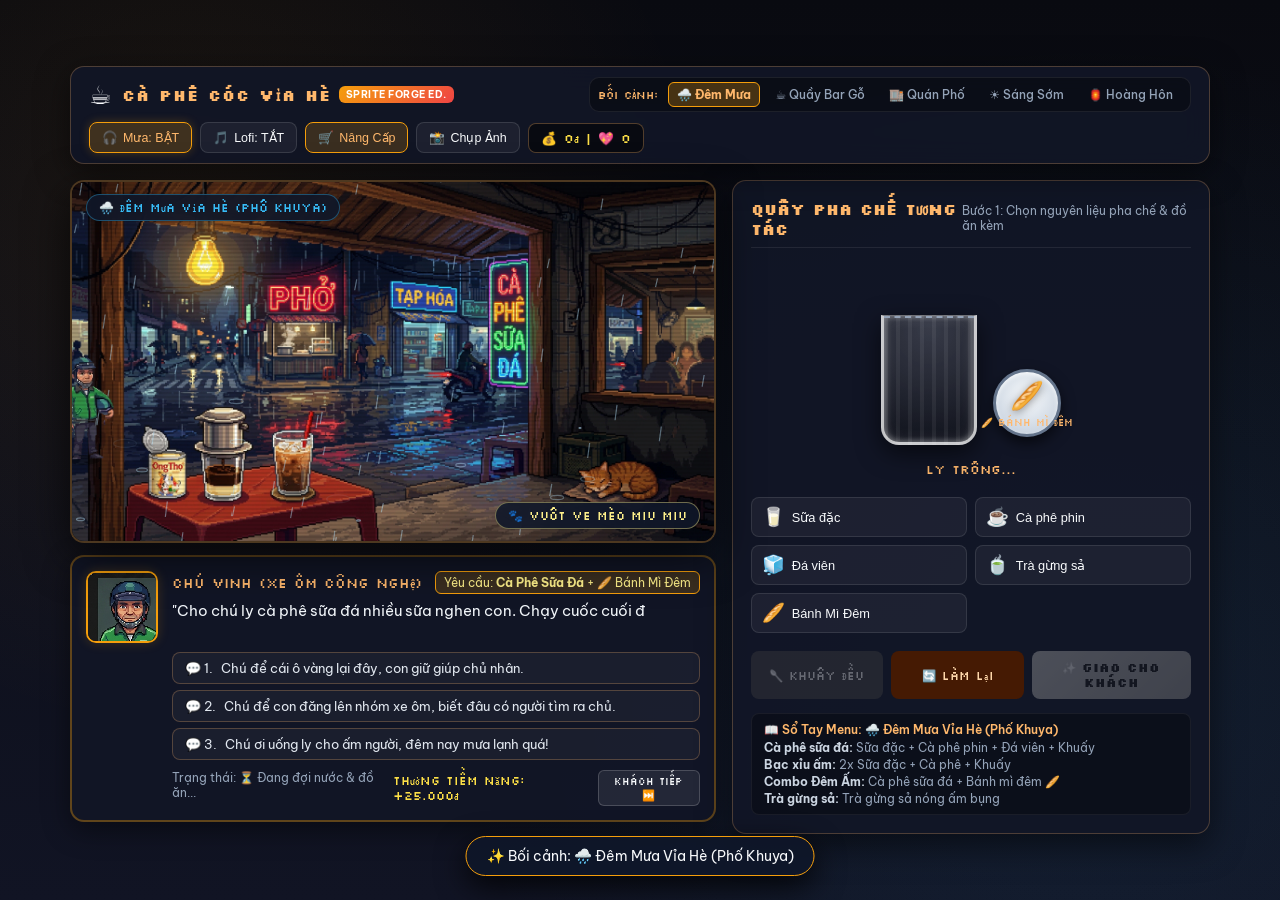
==== index.html @ bcd5fda5 "feat: initial release of Cà Phê Cóc Vỉa Hè - Cozy Pixel Cafe Simulator" ====
<!DOCTYPE html>
<html lang="vi">
<head>
  <meta charset="UTF-8">
  <meta name="viewport" content="width=device-width, initial-scale=1.0">
  <title>Cà Phê Cóc Vỉa Hè - Cozy Pixel Cafe Simulator</title>
  <meta name="description" content="Trải nghiệm game pixel art thư giãn: Quán cà phê vỉa hè Việt Nam với quá trình pha chế tương tác đa dạng">
  <!-- Google Fonts: VT323 & Silkscreen & Be Vietnam Pro -->
  <link rel="preconnect" href="https://fonts.googleapis.com">
  <link rel="preconnect" href="https://fonts.gstatic.com" crossorigin>
  <link href="https://fonts.googleapis.com/css2?family=Be+Vietnam+Pro:wght@400;500;600;700&family=Silkscreen:wght@400;700&family=VT323&display=swap" rel="stylesheet">
  <link rel="stylesheet" href="style.css">
</head>
<body>
  <div class="app-container">
    <!-- Header / Top Bar -->
    <header class="top-nav">
      <div class="brand">
        <span class="icon">☕</span>
        <h1>CÀ PHÊ CÓC VỈA HÈ <span class="badge">SPRITE FORGE ED.</span></h1>
      </div>

      <!-- Theme Switcher Selector -->
      <div class="theme-selector">
        <span class="theme-label">BỐI CẢNH:</span>
        <button class="btn-theme active" data-theme="night" id="theme-night">🌧️ Đêm Mưa</button>
        <button class="btn-theme" data-theme="counter" id="theme-counter">☕ Quầy Bar Gỗ</button>
        <button class="btn-theme" data-theme="indoor" id="theme-indoor">🏬 Quán Phố</button>
        <button class="btn-theme" data-theme="morning" id="theme-morning">☀️ Sáng Sớm</button>
        <button class="btn-theme" data-theme="hoian" id="theme-sunset">🏮 Hoàng Hôn</button>
      </div>

      <div class="audio-controls">
        <button id="btn-toggle-ambient" class="btn-tool active" title="Bật/Tắt âm thanh môi trường">
          🎧 <span class="btn-text">Mưa: BẬT</span>
        </button>
        <button id="btn-toggle-lofi" class="btn-tool" title="Bật/Tắt nhạc Lofi">
          🎵 <span class="btn-text">Lofi: TẮT</span>
        </button>
        <button id="btn-open-shop" class="btn-tool btn-shop-glow" title="Cửa hàng nâng cấp quán">
          🛒 <span class="btn-text">Nâng Cấp</span>
        </button>
        <button id="btn-open-polaroid" class="btn-tool" title="Chụp ảnh Polaroid kỷ niệm quán">
          📸 <span class="btn-text">Chụp Ảnh</span>
        </button>
        <div class="stats-badge" id="player-stats">
          💰 <span id="coin-count">0</span>đ | 💖 <span id="heart-count">0</span>
        </div>
      </div>
    </header>

    <!-- Main Game Workspace -->
    <main class="main-stage">
      <!-- Left: Cozy Pixel Viewport Canvas & RPG Dialogue -->
      <section class="viewport-card">
        <div class="canvas-wrapper">
          <canvas id="cafe-canvas" width="640" height="360"></canvas>
          <div class="scanline-overlay"></div>
          <div class="weather-tag" id="weather-status">🌧️ Đêm Mưa Vỉa Hè (Phố Khuya)</div>
          <button id="btn-quick-pet-cat" class="btn-canvas-cat" title="Vuốt ve chú mèo Miu Miu">
            🐾 Vuốt ve mèo Miu Miu
          </button>
        </div>
        
        <!-- RPG Dialogue & Story Box -->
        <div class="dialogue-box" id="dialogue-box">
          <div class="customer-avatar-frame">
            <img id="customer-avatar-img" src="assets/vinh_driver_portrait.png" alt="Khách hàng">
          </div>
          <div class="dialogue-content">
            <div class="dialogue-header">
              <span class="speaker-name" id="speaker-name">Chú Vinh (Xe Ôm Công Nghệ)</span>
              <span class="order-badge" id="order-badge">Yêu cầu: <strong>Cà Phê Sữa Đá</strong></span>
            </div>
            <p class="speech-text" id="speech-text">
              "Cho chú ly cà phê sữa đá nhiều sữa nghen con. Chạy cuốc cuối đêm ướt sũng cả áo rồi, uống ly cho ấm bụng..."
            </p>
            <!-- Interactive Dialogue Choices / Tương tác đối thoại -->
            <div class="dialogue-choices" id="dialogue-choices"></div>
            <div class="customer-status-row">
              <span class="status-indicator" id="customer-emotion">Trạng thái: ⏳ Đang đợi nước...</span>
              <div class="customer-actions-mini">
                <span class="tip-potential" id="tip-potential">Thưởng tiềm năng: +25.000đ</span>
                <button id="btn-next-customer" class="btn-skip-customer" title="Chuyển khách tiếp theo">Khách tiếp ⏭️</button>
              </div>
            </div>
          </div>
        </div>
      </section>

      <!-- Right: Interactive Brewing Station (Quầy Pha Chế Tương Tác) -->
      <aside class="brewing-station">
        <div class="panel-header">
          <h2>QUẦY PHA CHẾ TƯƠNG TÁC</h2>
          <span class="step-guide" id="brewing-step-hint">Bước 1: Chọn nguyên liệu</span>
        </div>

        <!-- The Cup State & Interactive Workstation with Animated Barista Hands -->
        <div class="cup-display-workspace">
          <div class="cup-work-container">
            <!-- Animated Barista Hands Overlay -->
            <div class="barista-hands-overlay" id="barista-hands-overlay">
              <!-- 1. Hand Pouring Condensed Milk (Lon Sữa Ông Thọ) -->
              <div class="hand-anim hand-pour-milk" id="hand-pour-milk">
                <div class="hand-arm"></div>
                <div class="hand-can-milk">
                  <div class="can-lid"></div>
                  <div class="can-body"><span class="can-text">ÔNG THỌ</span></div>
                </div>
                <div class="fluid-stream stream-milk" id="stream-milk"></div>
              </div>

              <!-- 2. Hand Pouring Coffee (Ấm / Phin Cà Phê Bốc Khói) -->
              <div class="hand-anim hand-pour-coffee" id="hand-pour-coffee">
                <div class="hand-arm"></div>
                <div class="hand-coffee-pot">
                  <div class="pot-handle"></div>
                  <div class="pot-spout"></div>
                </div>
                <div class="fluid-stream stream-coffee" id="stream-coffee"></div>
              </div>

              <!-- 3. Hand with Tongs Adding Ice (Kẹp Đá Inox) -->
              <div class="hand-anim hand-add-ice" id="hand-add-ice">
                <div class="hand-arm"></div>
                <div class="tongs-body">
                  <div class="tongs-pincer-left"></div>
                  <div class="tongs-pincer-right"></div>
                  <div class="tongs-ice-cube"></div>
                </div>
              </div>

              <!-- 4. Hand Stirring with Long Spoon (Khuấy Muỗng Xoay Tròn) -->
              <div class="hand-anim hand-stir" id="hand-stir-anim">
                <div class="hand-arm"></div>
                <div class="hand-wrist"></div>
                <div class="hand-fingers-grip"></div>
                <div class="stir-spoon-bar">
                  <div class="spoon-scoop"></div>
                </div>
              </div>

              <!-- 5. Hand Garnishing / Topping -->
              <div class="hand-anim hand-garnish-topping" id="hand-garnish-anim">
                <div class="hand-arm"></div>
                <div class="hand-pinch-fingers">
                  <div class="held-garnish-item" id="held-garnish-icon">🍑</div>
                </div>
              </div>

              <!-- 6. Serving Hand Push -->
              <div class="hand-anim hand-serve-push" id="hand-serve-anim">
                <div class="hand-arm hand-arm-serving"></div>
                <div class="hand-serving-palm">✨</div>
              </div>
            </div>

            <!-- Glass Cup Component with Swirl Vortex -->
            <div class="glass-cup" id="glass-cup">
              <div class="glass-shine"></div>
              <div class="liquid-vortex" id="liquid-vortex"></div>
              <div class="liquid-layer liquid-coffee" id="layer-coffee"></div>
              <div class="liquid-layer liquid-tea" id="layer-tea"></div>
              <div class="liquid-layer liquid-egg-foam" id="layer-egg-foam"></div>
              <div class="liquid-layer liquid-salt-cream" id="layer-salt-cream"></div>
              <div class="garnish-layer" id="layer-garnish"></div>
              <div class="ice-cubes" id="ice-cubes"></div>
              <div class="condensed-milk-bottom" id="condensed-milk"></div>
              <div class="spoon" id="spoon"></div>
              <!-- Phin Dripping Animation -->
              <div class="phin-station" id="phin-station">
                <div class="phin-cap"></div>
                <div class="phin-body"></div>
                <div class="phin-drips" id="phin-drips"></div>
              </div>
            </div>

            <!-- Accompanying Food / Snack Plate -->
            <div class="dish-plate-wrapper" id="dish-plate-wrapper">
              <div class="plate-dish" id="plate-dish">
                <div class="dish-icon" id="dish-icon">🥖</div>
                <div class="dish-label" id="dish-label">Bánh Mì Giòn</div>
              </div>
            </div>
          </div>

          <div class="cup-status" id="cup-status">Ly trống...</div>
        </div>

        <!-- Interactive Minigame Card: Đánh Bông Kem Trứng (Cà Phê Trứng) -->
        <div class="interactive-minigame-card" id="minigame-card">
          <div class="minigame-header">
            <span id="minigame-title">🥣 Minigame: Đánh Bông Kem Trứng</span>
            <span id="minigame-progress-txt">Độ bông: 0%</span>
          </div>
          <div class="progress-bar-bg">
            <div class="progress-bar-fill" id="minigame-bar"></div>
          </div>
          <button class="btn-minigame-action" id="btn-whisk-action">
            ⚡ BẤM NHANH ĐỂ ĐÁNH BÔNG KEM TRỨNG!
          </button>
        </div>

        <!-- Ingredient Action Grid (Nguyên Liệu Phong Phú Theo Bối Cảnh) -->
        <div class="ingredient-grid" id="ingredient-grid">
          <!-- Dynamically populated or customized per theme -->
        </div>

        <!-- Action Controls -->
        <div class="brew-actions">
          <button class="btn-action btn-stir" id="btn-stir" disabled>
            🥄 Khuấy Đều
          </button>
          <button class="btn-action btn-reset" id="btn-reset">
            🔄 Làm Lại
          </button>
          <button class="btn-action btn-serve" id="btn-serve" disabled>
            ✨ Giao Cho Khách
          </button>
        </div>

        <!-- Recipe Reference Drawer (Theo Bối Cảnh) -->
        <div class="recipe-notes" id="recipe-notes-box">
          <div class="recipe-title" id="recipe-menu-title">📖 Sổ Tay Menu: Đêm Mưa Vỉa Hè</div>
          <ul id="recipe-list">
            <!-- Dynamically populated per theme -->
          </ul>
        </div>
      </aside>
    </main>

    <!-- Modal: Cửa Hàng Nâng Cấp Quán (Cozy Shop) -->
    <div id="shop-modal" class="modal-overlay hidden">
      <div class="modal-card">
        <div class="modal-header">
          <h3>🏬 TIỆM TẠP HÓA & NÂNG CẤP QUÁN</h3>
          <button id="btn-close-shop" class="btn-close-modal">✕</button>
        </div>
        <p class="modal-subtitle">Dùng tiền tip và trái tim khách tặng để sắm sửa nâng cấp quán cà phê cóc!</p>
        <div class="shop-grid" id="shop-items-grid">
          <!-- Items injected via JS -->
        </div>
      </div>
    </div>

    <!-- Modal: Chụp Ảnh Polaroid Kỷ Niệm -->
    <div id="polaroid-modal" class="modal-overlay hidden">
      <div class="modal-card polaroid-card-wrapper">
        <div class="modal-header">
          <h3>📸 ẢNH POLAROID KỶ NIỆM</h3>
          <button id="btn-close-polaroid" class="btn-close-modal">✕</button>
        </div>
        <div class="polaroid-frame" id="polaroid-frame">
          <img id="polaroid-img" alt="Ảnh Polaroid Quán">
          <div class="polaroid-caption" id="polaroid-caption">
            <span class="polaroid-text">Cà Phê Cóc Vỉa Hè • Kỷ Niệm Quán</span>
            <span class="polaroid-date" id="polaroid-date">Hà Nội / Sài Gòn / Hội An</span>
          </div>
        </div>
        <div class="polaroid-controls">
          <button id="btn-download-polaroid" class="btn-action btn-serve">💾 Lưu Ảnh Về Máy</button>
          <button id="btn-close-polaroid-btn" class="btn-action btn-reset">Đóng</button>
        </div>
      </div>
    </div>

    <!-- Notification Toast -->
    <div id="toast" class="toast hidden"></div>
  </div>

  <script src="story.js"></script>
  <script src="game.js"></script>
</body>
</html>
---- style.css ----
:root {
  --bg-primary: #0b0d14;
  --bg-card: rgba(18, 22, 38, 0.92);
  --bg-card-border: rgba(255, 184, 108, 0.25);
  --accent-warm: #ffb86c;
  --accent-amber: #f59e0b;
  --accent-coffee: #451a03;
  --accent-tea: #10b981;
  --accent-neon: #38bdf8;
  --text-main: #f8fafc;
  --text-muted: #94a3b8;
  --pixel-font: 'Silkscreen', 'VT323', monospace;
  --ui-font: 'Be Vietnam Pro', system-ui, sans-serif;
}

* {
  box-sizing: border-box;
  margin: 0;
  padding: 0;
  -webkit-font-smoothing: antialiased;
}

body {
  background-color: var(--bg-primary);
  background-image: 
    radial-gradient(circle at 15% 25%, rgba(245, 158, 11, 0.08) 0%, transparent 40%),
    radial-gradient(circle at 85% 75%, rgba(56, 189, 248, 0.07) 0%, transparent 50%),
    linear-gradient(180deg, #090a10 0%, #111424 100%);
  color: var(--text-main);
  font-family: var(--ui-font);
  min-height: 100vh;
  display: flex;
  justify-content: center;
  align-items: center;
  padding: 16px;
  overflow-x: hidden;
}

.app-container {
  width: 100%;
  max-width: 1140px;
  display: flex;
  flex-direction: column;
  gap: 16px;
}

/* --- Top Navigation --- */
.top-nav {
  display: flex;
  justify-content: space-between;
  align-items: center;
  background: var(--bg-card);
  border: 1px solid var(--bg-card-border);
  padding: 10px 18px;
  border-radius: 14px;
  backdrop-filter: blur(14px);
  box-shadow: 0 8px 32px rgba(0, 0, 0, 0.5);
  flex-wrap: wrap;
  gap: 10px;
}

.brand {
  display: flex;
  align-items: center;
  gap: 10px;
}

.brand .icon {
  font-size: 1.6rem;
  animation: gentle-steam 2s infinite ease-in-out;
}

.brand h1 {
  font-family: var(--pixel-font);
  font-size: 0.95rem;
  letter-spacing: 1px;
  color: var(--accent-warm);
  display: flex;
  align-items: center;
  gap: 8px;
}

.badge {
  font-family: var(--ui-font);
  font-size: 0.65rem;
  font-weight: 700;
  background: linear-gradient(135deg, #f59e0b, #ef4444);
  color: white;
  padding: 2px 7px;
  border-radius: 6px;
  letter-spacing: 0.5px;
}

/* Theme Switcher */
.theme-selector {
  display: flex;
  align-items: center;
  gap: 6px;
  background: rgba(0, 0, 0, 0.35);
  padding: 4px 8px;
  border-radius: 10px;
  border: 1px solid rgba(255, 255, 255, 0.08);
}

.theme-label {
  font-family: var(--pixel-font);
  font-size: 0.7rem;
  color: var(--accent-warm);
  margin-right: 4px;
}

.btn-theme {
  background: transparent;
  border: 1px solid transparent;
  color: var(--text-muted);
  font-size: 0.75rem;
  padding: 4px 8px;
  border-radius: 6px;
  cursor: pointer;
  transition: all 0.2s ease;
  font-family: var(--ui-font);
  font-weight: 500;
}

.btn-theme:hover {
  color: var(--text-main);
  background: rgba(255, 255, 255, 0.08);
}

.btn-theme.active {
  background: rgba(245, 158, 11, 0.25);
  border-color: var(--accent-amber);
  color: var(--accent-warm);
  font-weight: 700;
}

.audio-controls {
  display: flex;
  align-items: center;
  gap: 8px;
}

.btn-tool {
  background: rgba(255, 255, 255, 0.05);
  border: 1px solid rgba(255, 255, 255, 0.12);
  color: var(--text-main);
  padding: 7px 12px;
  border-radius: 8px;
  font-size: 0.78rem;
  font-weight: 500;
  cursor: pointer;
  transition: all 0.2s ease;
  display: flex;
  align-items: center;
  gap: 5px;
}

.btn-tool:hover {
  background: rgba(255, 255, 255, 0.12);
  transform: translateY(-1px);
}

.btn-tool.active {
  background: rgba(245, 158, 11, 0.2);
  border-color: var(--accent-amber);
  color: var(--accent-warm);
  box-shadow: 0 0 10px rgba(245, 158, 11, 0.25);
}

.stats-badge {
  background: rgba(0, 0, 0, 0.5);
  padding: 6px 12px;
  border-radius: 8px;
  border: 1px solid rgba(255, 184, 108, 0.3);
  font-family: var(--pixel-font);
  font-size: 0.8rem;
  color: #fde047;
}

/* --- Main Stage --- */
.main-stage {
  display: grid;
  grid-template-columns: 1.35fr 1fr;
  gap: 16px;
}

@media (max-width: 950px) {
  .main-stage {
    grid-template-columns: 1fr;
  }
}

/* --- Left: Viewport & RPG Dialogue --- */
.viewport-card {
  display: flex;
  flex-direction: column;
  gap: 12px;
}

.canvas-wrapper {
  position: relative;
  width: 100%;
  aspect-ratio: 16 / 9;
  border-radius: 14px;
  overflow: hidden;
  border: 2px solid rgba(255, 184, 108, 0.3);
  box-shadow: 0 14px 44px rgba(0, 0, 0, 0.7);
  background: #000;
}

#cafe-canvas {
  width: 100%;
  height: 100%;
  display: block;
  image-rendering: pixelated;
  image-rendering: crisp-edges;
}

.scanline-overlay {
  position: absolute;
  inset: 0;
  pointer-events: none;
  background: linear-gradient(rgba(18, 16, 16, 0) 50%, rgba(0, 0, 0, 0.2) 50%);
  background-size: 100% 4px;
  opacity: 0.45;
}

.weather-tag {
  position: absolute;
  top: 12px;
  left: 14px;
  background: rgba(15, 23, 42, 0.88);
  backdrop-filter: blur(8px);
  padding: 5px 12px;
  border-radius: 20px;
  font-size: 0.75rem;
  color: var(--accent-neon);
  border: 1px solid rgba(56, 189, 248, 0.35);
  font-family: var(--pixel-font);
}

/* RPG Dialogue Box with Sprite Portrait */
.dialogue-box {
  background: var(--bg-card);
  border: 2px solid rgba(245, 158, 11, 0.35);
  padding: 14px;
  border-radius: 14px;
  display: flex;
  align-items: flex-start;
  gap: 14px;
  box-shadow: 0 8px 28px rgba(0, 0, 0, 0.45);
}

.customer-avatar-frame {
  width: 72px;
  height: 72px;
  background: rgba(0, 0, 0, 0.6);
  border: 2px solid var(--accent-amber);
  border-radius: 10px;
  overflow: hidden;
  display: flex;
  align-items: center;
  justify-content: center;
  flex-shrink: 0;
  box-shadow: 0 0 12px rgba(245, 158, 11, 0.2);
}

.customer-avatar-frame img {
  width: 100%;
  height: 100%;
  object-fit: cover;
  image-rendering: pixelated;
  animation: avatar-pulse 3s infinite ease-in-out;
}

.dialogue-content {
  flex: 1;
}

.dialogue-header {
  display: flex;
  justify-content: space-between;
  align-items: center;
  margin-bottom: 6px;
  flex-wrap: wrap;
  gap: 6px;
}

.speaker-name {
  font-family: var(--pixel-font);
  font-size: 0.85rem;
  color: var(--accent-warm);
}

.order-badge {
  background: rgba(245, 158, 11, 0.18);
  border: 1px solid var(--accent-amber);
  color: #fef08a;
  padding: 3px 8px;
  border-radius: 6px;
  font-size: 0.75rem;
  font-family: var(--ui-font);
}

.speech-text {
  font-size: 0.95rem;
  line-height: 1.5;
  color: #f1f5f9;
  margin-bottom: 8px;
  min-height: 44px;
}

.customer-status-row {
  display: flex;
  justify-content: space-between;
  font-size: 0.75rem;
  color: var(--text-muted);
}

.tip-potential {
  color: #fde047;
  font-family: var(--pixel-font);
  font-size: 0.75rem;
}

/* --- Right: Brewing Station --- */
.brewing-station {
  background: var(--bg-card);
  border: 1px solid var(--bg-card-border);
  border-radius: 14px;
  padding: 18px;
  display: flex;
  flex-direction: column;
  gap: 14px;
  box-shadow: 0 12px 32px rgba(0, 0, 0, 0.5);
}

.panel-header {
  display: flex;
  justify-content: space-between;
  align-items: baseline;
  border-bottom: 1px solid rgba(255, 255, 255, 0.08);
  padding-bottom: 8px;
}

.panel-header h2 {
  font-family: var(--pixel-font);
  font-size: 0.95rem;
  color: var(--accent-warm);
}

.step-guide {
  font-size: 0.75rem;
  color: var(--text-muted);
}

/* Cup Display Workspace & Animated Barista Hands */
.cup-display-workspace {
  display: flex;
  flex-direction: column;
  align-items: center;
  gap: 8px;
  padding: 6px 0;
  width: 100%;
}

.cup-work-container {
  position: relative;
  width: 100%;
  min-height: 185px;
  display: flex;
  justify-content: center;
  align-items: flex-end;
  gap: 16px;
  padding-bottom: 8px;
}

/* --- BARISTA HANDS OVERLAY SYSTEM --- */
.barista-hands-overlay {
  position: absolute;
  inset: 0;
  pointer-events: none;
  z-index: 30;
  overflow: visible;
}

.hand-anim {
  position: absolute;
  pointer-events: none;
  opacity: 0;
  transition: opacity 0.25s ease, transform 0.25s ease;
  z-index: 35;
}

.hand-anim.active {
  opacity: 1;
}

/* 1. Hand Pouring Milk (Lon Sữa Ông Thọ) */
.hand-pour-milk {
  top: 5px;
  left: 20%;
  transform: translate(-10px, -20px) rotate(-15deg);
}

.hand-pour-milk.active {
  animation: pourMilkAction 2.2s cubic-bezier(0.25, 1, 0.5, 1) forwards;
}

.hand-arm {
  width: 70px;
  height: 26px;
  background: linear-gradient(180deg, #1e293b 0%, #0f172a 40%, #e08a50 40%, #c26e38 100%);
  border-radius: 6px;
  box-shadow: 0 4px 10px rgba(0, 0, 0, 0.4);
}

.hand-can-milk {
  width: 44px;
  height: 52px;
  background: linear-gradient(135deg, #fef08a 0%, #facc15 60%, #ca8a04 100%);
  border: 2px solid #a16207;
  border-radius: 6px;
  position: relative;
  margin-top: -12px;
  margin-left: 45px;
  box-shadow: -2px 4px 8px rgba(0, 0, 0, 0.35);
  display: flex;
  align-items: center;
  justify-content: center;
}

.can-lid {
  position: absolute;
  top: -4px;
  left: 3px;
  right: 3px;
  height: 5px;
  background: #cbd5e1;
  border: 1px solid #64748b;
  border-radius: 2px;
}

.can-body .can-text {
  font-family: var(--pixel-font);
  font-size: 0.55rem;
  font-weight: 700;
  color: #dc2626;
  background: #fff;
  padding: 1px 3px;
  border-radius: 3px;
  letter-spacing: -0.5px;
}

.fluid-stream {
  position: absolute;
  width: 4px;
  border-radius: 2px;
  opacity: 0;
  pointer-events: none;
}

.stream-milk {
  top: 50px;
  left: 92px;
  height: 0px;
  background: linear-gradient(180deg, #fef08a 0%, #ffffff 100%);
  box-shadow: 0 0 6px rgba(254, 240, 138, 0.8);
}

.hand-pour-milk.active .stream-milk {
  animation: streamMilkFlow 1.6s 0.3s ease-in-out forwards;
}

/* 2. Hand Pouring Coffee (Ấm / Phin Rót Cà Phê) */
.hand-pour-coffee {
  top: 8px;
  right: 22%;
  transform: translate(15px, -20px) rotate(15deg);
}

.hand-pour-coffee.active {
  animation: pourCoffeeAction 2.2s cubic-bezier(0.25, 1, 0.5, 1) forwards;
}

.hand-coffee-pot {
  width: 48px;
  height: 48px;
  background: linear-gradient(135deg, #94a3b8 0%, #64748b 50%, #475569 100%);
  border: 2px solid #334155;
  border-radius: 4px 4px 12px 12px;
  position: relative;
  margin-top: -10px;
  margin-right: 40px;
  box-shadow: 2px 4px 10px rgba(0, 0, 0, 0.4);
}

.pot-handle {
  position: absolute;
  right: -12px;
  top: 8px;
  width: 12px;
  height: 28px;
  border: 3px solid #1e293b;
  border-left: none;
  border-radius: 0 8px 8px 0;
}

.pot-spout {
  position: absolute;
  left: -8px;
  top: 6px;
  width: 10px;
  height: 8px;
  background: #64748b;
  clip-path: polygon(100% 0, 0 50%, 100% 100%);
}

.stream-coffee {
  top: 48px;
  left: -4px;
  height: 0px;
  background: linear-gradient(180deg, #3b1703 0%, #270e02 100%);
  box-shadow: 0 0 6px rgba(59, 23, 3, 0.8);
}

.hand-pour-coffee.active .stream-coffee {
  animation: streamCoffeeFlow 1.6s 0.3s ease-in-out forwards;
}

/* 3. Hand with Tongs Adding Ice */
.hand-add-ice {
  top: 10px;
  left: 50%;
  transform: translateX(-50%) translateY(-25px);
}

.hand-add-ice.active {
  animation: dropIceTongsAction 1.6s cubic-bezier(0.25, 1, 0.5, 1) forwards;
}

.tongs-body {
  position: relative;
  width: 32px;
  height: 55px;
  margin-left: 20px;
}

.tongs-pincer-left, .tongs-pincer-right {
  position: absolute;
  top: 0;
  width: 4px;
  height: 48px;
  background: linear-gradient(180deg, #cbd5e1, #94a3b8);
  border-radius: 2px;
}

.tongs-pincer-left { left: 4px; transform: rotate(8deg); }
.tongs-pincer-right { right: 4px; transform: rotate(-8deg); }

.tongs-ice-cube {
  position: absolute;
  bottom: 4px;
  left: 7px;
  width: 18px;
  height: 18px;
  background: rgba(255, 255, 255, 0.85);
  border: 1px solid #fff;
  border-radius: 3px;
  box-shadow: 0 0 6px rgba(255, 255, 255, 0.6);
}

/* 4. Hand Stirring with Long Spoon */
.hand-stir {
  top: -10px;
  left: 50%;
  transform: translateX(-50%) translateY(-10px);
}

.hand-stir.active {
  animation: handStirAction 2.4s ease-in-out forwards;
}

.hand-wrist {
  width: 22px;
  height: 28px;
  background: #e08a50;
  border-radius: 4px;
  margin: 0 auto;
}

.hand-fingers-grip {
  width: 26px;
  height: 18px;
  background: #c26e38;
  border-radius: 6px;
  margin: -4px auto 0 auto;
  border: 1px solid #a15525;
}

.stir-spoon-bar {
  width: 5px;
  height: 135px;
  background: linear-gradient(90deg, #94a3b8, #f1f5f9, #64748b);
  margin: 0 auto;
  position: relative;
}

.spoon-scoop {
  position: absolute;
  bottom: 0;
  left: -4px;
  width: 13px;
  height: 18px;
  background: #cbd5e1;
  border-radius: 50%;
  border: 1px solid #94a3b8;
}

/* 5. Hand Garnishing / Topping */
.hand-garnish-topping {
  top: 20px;
  left: 50%;
  transform: translateX(-50%) translateY(-20px);
}

.hand-garnish-topping.active {
  animation: handGarnishAction 1.6s ease-in-out forwards;
}

.hand-pinch-fingers {
  width: 24px;
  height: 22px;
  background: #e08a50;
  border-radius: 8px;
  display: flex;
  align-items: center;
  justify-content: center;
  margin-left: 25px;
}

.held-garnish-item {
  font-size: 1.4rem;
  margin-top: 15px;
}

/* 6. Hand Serving Push */
.hand-serve-push {
  bottom: -20px;
  left: 50%;
  transform: translateX(-50%) translateY(30px);
}

.hand-serve-push.active {
  animation: handServePushAction 1.8s ease-in-out forwards;
}

.hand-arm-serving {
  width: 110px;
  height: 28px;
  background: linear-gradient(90deg, #1e293b, #e08a50);
}

.hand-serving-palm {
  font-size: 1.5rem;
  color: #fde047;
  text-shadow: 0 0 10px #f59e0b;
}

/* Accompanying Food / Snack Plate */
.dish-plate-wrapper {
  display: flex;
  flex-direction: column;
  align-items: center;
  margin-bottom: 8px;
}

.plate-dish {
  width: 68px;
  height: 68px;
  background: radial-gradient(circle at 50% 40%, #f8fafc 0%, #cbd5e1 75%, #94a3b8 100%);
  border: 3px solid #64748b;
  border-radius: 50%;
  box-shadow: 0 6px 14px rgba(0, 0, 0, 0.6), inset 0 2px 4px rgba(255, 255, 255, 0.8);
  display: flex;
  flex-direction: column;
  align-items: center;
  justify-content: center;
  position: relative;
  transition: transform 0.3s cubic-bezier(0.34, 1.56, 0.64, 1);
}

.plate-dish:hover {
  transform: scale(1.08) translateY(-2px);
}

.dish-icon {
  font-size: 1.7rem;
  filter: drop-shadow(0 2px 4px rgba(0, 0, 0, 0.4));
  animation: gentle-steam 3s infinite ease-in-out;
}

.dish-label {
  font-size: 0.6rem;
  font-family: var(--pixel-font);
  color: var(--accent-warm);
  margin-top: 4px;
  text-align: center;
  white-space: nowrap;
}

/* Glass Cup with Ribbed Pattern & Liquid Vortex */
.glass-cup {
  width: 96px;
  height: 130px;
  border: 3px solid rgba(255, 255, 255, 0.75);
  border-top: 1px solid rgba(255, 255, 255, 0.4);
  border-radius: 0 0 18px 18px;
  position: relative;
  overflow: hidden;
  background: 
    repeating-linear-gradient(90deg, 
      rgba(255, 255, 255, 0.08) 0px, 
      rgba(255, 255, 255, 0.08) 4px, 
      rgba(255, 255, 255, 0.02) 4px, 
      rgba(255, 255, 255, 0.02) 12px
    ),
    radial-gradient(circle at 50% 10%, rgba(255, 255, 255, 0.15), rgba(0, 0, 0, 0.4));
  box-shadow: 
    0 8px 24px rgba(0, 0, 0, 0.6), 
    inset 0 0 16px rgba(255, 255, 255, 0.15),
    inset 2px 0 6px rgba(255, 255, 255, 0.25),
    inset -2px 0 6px rgba(255, 255, 255, 0.25);
  transition: transform 0.4s ease;
}

.liquid-vortex {
  position: absolute;
  inset: 0;
  border-radius: 0 0 16px 16px;
  background: radial-gradient(ellipse at 50% 50%, rgba(217, 119, 6, 0.5) 0%, transparent 70%);
  opacity: 0;
  pointer-events: none;
  z-index: 4;
}

.liquid-vortex.active {
  opacity: 1;
  animation: vortexSwirl 0.5s infinite linear;
}

.liquid-salt-cream {
  background: linear-gradient(180deg, #f8fafc 0%, #e2e8f0 100%);
  border-bottom: 2px dashed #94a3b8;
  z-index: 5;
}

/* Animations for Hand Actions */
@keyframes pourMilkAction {
  0% { opacity: 0; transform: translate(-20px, -35px) rotate(0deg); }
  20% { opacity: 1; transform: translate(-5px, -15px) rotate(-45deg); }
  75% { opacity: 1; transform: translate(-5px, -15px) rotate(-45deg); }
  90% { opacity: 1; transform: translate(-10px, -25px) rotate(-15deg); }
  100% { opacity: 0; transform: translate(-20px, -35px) rotate(0deg); }
}

@keyframes streamMilkFlow {
  0% { height: 0px; opacity: 1; }
  15% { height: 70px; opacity: 1; }
  85% { height: 70px; opacity: 1; }
  100% { height: 0px; opacity: 0; }
}

@keyframes pourCoffeeAction {
  0% { opacity: 0; transform: translate(30px, -35px) rotate(0deg); }
  20% { opacity: 1; transform: translate(10px, -15px) rotate(42deg); }
  75% { opacity: 1; transform: translate(10px, -15px) rotate(42deg); }
  90% { opacity: 1; transform: translate(20px, -25px) rotate(15deg); }
  100% { opacity: 0; transform: translate(30px, -35px) rotate(0deg); }
}

@keyframes streamCoffeeFlow {
  0% { height: 0px; opacity: 1; }
  15% { height: 75px; opacity: 1; }
  85% { height: 75px; opacity: 1; }
  100% { height: 0px; opacity: 0; }
}

@keyframes dropIceTongsAction {
  0% { opacity: 0; transform: translateX(-50%) translateY(-35px); }
  30% { opacity: 1; transform: translateX(-50%) translateY(0px); }
  60% { opacity: 1; transform: translateX(-50%) translateY(0px); }
  85% { opacity: 1; transform: translateX(-50%) translateY(-20px); }
  100% { opacity: 0; transform: translateX(-50%) translateY(-35px); }
}

@keyframes handStirAction {
  0% { opacity: 0; transform: translateX(-50%) translateY(-30px); }
  15% { opacity: 1; transform: translateX(-50%) translateY(5px); }
  25% { transform: translateX(calc(-50% + 8px)) translateY(5px) rotate(8deg); }
  45% { transform: translateX(calc(-50% - 8px)) translateY(5px) rotate(-8deg); }
  65% { transform: translateX(calc(-50% + 8px)) translateY(5px) rotate(8deg); }
  85% { transform: translateX(-50%) translateY(5px) rotate(0deg); }
  100% { opacity: 0; transform: translateX(-50%) translateY(-30px); }
}

@keyframes vortexSwirl {
  0% { transform: rotate(0deg) scale(0.9); }
  50% { transform: rotate(180deg) scale(1.05); }
  100% { transform: rotate(360deg) scale(0.9); }
}

@keyframes handGarnishAction {
  0% { opacity: 0; transform: translateX(-50%) translateY(-30px); }
  35% { opacity: 1; transform: translateX(-50%) translateY(0px); }
  75% { opacity: 1; transform: translateX(-50%) translateY(0px); }
  100% { opacity: 0; transform: translateX(-50%) translateY(-30px); }
}

@keyframes handServePushAction {
  0% { opacity: 0; transform: translateX(-50%) translateY(30px); }
  30% { opacity: 1; transform: translateX(-50%) translateY(0px); }
  75% { opacity: 1; transform: translateX(-50%) translateY(0px); }
  100% { opacity: 0; transform: translateX(-50%) translateY(-25px); }
}

.lemongrass-stick {
  width: 5px;
  height: 35px;
  background: #84cc16;
  border: 1px solid #4d7c0f;
  transform: rotate(-25deg);
}

.ice-cubes {
  position: absolute;
  bottom: 12px;
  left: 0;
  right: 0;
  display: flex;
  justify-content: center;
  gap: 6px;
  z-index: 6;
  opacity: 0;
  transition: opacity 0.3s ease;
}

.ice-cube {
  width: 18px;
  height: 18px;
  background: rgba(255, 255, 255, 0.75);
  border: 1px solid rgba(255, 255, 255, 0.95);
  border-radius: 3px;
  transform: rotate(15deg);
  box-shadow: 0 0 6px rgba(255, 255, 255, 0.4);
}

/* Phin station dripping animation */
.phin-station {
  position: absolute;
  top: 0;
  left: 50%;
  transform: translateX(-50%);
  width: 50px;
  display: none;
  flex-direction: column;
  align-items: center;
  z-index: 10;
}

.phin-station.active {
  display: flex;
}

.phin-cap {
  width: 44px;
  height: 10px;
  background: #94a3b8;
  border-radius: 3px 3px 0 0;
}

.phin-body {
  width: 38px;
  height: 22px;
  background: #64748b;
  border-radius: 0 0 3px 3px;
  border: 1px solid #475569;
}

.phin-drips {
  width: 3px;
  height: 10px;
  background: #451a03;
  border-radius: 2px;
  margin-top: 4px;
  animation: phin-drop 0.8s infinite ease-in;
}

.spoon {
  position: absolute;
  top: -20px;
  left: 45%;
  width: 6px;
  height: 135px;
  background: linear-gradient(90deg, #94a3b8, #cbd5e1);
  border-radius: 4px;
  z-index: 8;
  opacity: 0;
  transition: opacity 0.2s, transform 0.5s ease;
}

.spoon.stirring {
  opacity: 1;
  animation: stir-animation 0.5s infinite ease-in-out;
}

.cup-status {
  font-family: var(--pixel-font);
  font-size: 0.8rem;
  color: var(--accent-warm);
}

/* Interactive Minigame Card (Đánh Bông Kem Trứng) */
.interactive-minigame-card {
  background: rgba(245, 158, 11, 0.08);
  border: 1px dashed var(--accent-amber);
  border-radius: 10px;
  padding: 10px 12px;
  display: none;
  flex-direction: column;
  gap: 8px;
  animation: fadeIn 0.3s ease;
}

.interactive-minigame-card.active {
  display: flex;
}

.minigame-header {
  display: flex;
  justify-content: space-between;
  font-size: 0.78rem;
  font-weight: 600;
  color: #fde047;
}

.progress-bar-bg {
  width: 100%;
  height: 12px;
  background: rgba(0, 0, 0, 0.5);
  border-radius: 6px;
  overflow: hidden;
  border: 1px solid rgba(255, 255, 255, 0.1);
}

.progress-bar-fill {
  width: 0%;
  height: 100%;
  background: linear-gradient(90deg, #f59e0b, #eab308, #fef08a);
  transition: width 0.1s ease;
}

.btn-minigame-action {
  background: linear-gradient(135deg, #f59e0b, #d97706);
  color: #111827;
  border: none;
  padding: 8px;
  border-radius: 6px;
  font-family: var(--pixel-font);
  font-size: 0.7rem;
  cursor: pointer;
  transition: transform 0.1s;
}

.btn-minigame-action:active {
  transform: scale(0.96);
}

/* Ingredient Action Grid */
.ingredient-grid {
  display: grid;
  grid-template-columns: 1fr 1fr;
  gap: 8px;
}

.btn-ingredient {
  background: rgba(255, 255, 255, 0.05);
  border: 1px solid rgba(255, 255, 255, 0.1);
  color: var(--text-main);
  padding: 8px 10px;
  border-radius: 8px;
  cursor: pointer;
  display: flex;
  align-items: center;
  gap: 7px;
  font-size: 0.8rem;
  font-weight: 500;
  transition: all 0.15s ease;
}

.btn-ingredient:hover {
  background: rgba(245, 158, 11, 0.15);
  border-color: var(--accent-amber);
  transform: translateY(-2px);
}

.btn-ingredient:active {
  transform: translateY(0);
}

.ing-icon {
  font-size: 1.15rem;
}

/* Action Controls */
.brew-actions {
  display: grid;
  grid-template-columns: 1fr 1fr 1.2fr;
  gap: 8px;
  margin-top: 4px;
}

.btn-action {
  padding: 9px 8px;
  border-radius: 8px;
  border: none;
  font-family: var(--pixel-font);
  font-size: 0.72rem;
  cursor: pointer;
  transition: all 0.2s ease;
  display: flex;
  align-items: center;
  justify-content: center;
  gap: 4px;
}

.btn-stir {
  background: #334155;
  color: #e2e8f0;
}
.btn-stir:not(:disabled):hover {
  background: #475569;
}

.btn-reset {
  background: #451a03;
  color: #fed7aa;
}
.btn-reset:hover {
  background: #78350f;
}

.btn-serve {
  background: linear-gradient(135deg, #f59e0b, #d97706);
  color: #111827;
  font-weight: 700;
}
.btn-serve:not(:disabled):hover {
  filter: brightness(1.15);
  box-shadow: 0 0 14px rgba(245, 158, 11, 0.5);
}

.btn-action:disabled {
  opacity: 0.4;
  cursor: not-allowed;
  filter: grayscale(1);
}

/* Recipe Drawer */
.recipe-notes {
  background: rgba(0, 0, 0, 0.3);
  border: 1px solid rgba(255, 255, 255, 0.06);
  border-radius: 8px;
  padding: 8px 12px;
  font-size: 0.74rem;
  color: var(--text-muted);
}

.recipe-title {
  font-weight: 600;
  color: var(--accent-warm);
  margin-bottom: 3px;
}

.recipe-notes ul {
  list-style: none;
  display: flex;
  flex-direction: column;
  gap: 2px;
}

.recipe-notes strong {
  color: #cbd5e1;
}

/* Toast */
.toast {
  position: fixed;
  bottom: 24px;
  left: 50%;
  transform: translateX(-50%);
  background: rgba(15, 23, 42, 0.95);
  border: 1px solid var(--accent-amber);
  color: var(--text-main);
  padding: 10px 20px;
  border-radius: 30px;
  font-size: 0.9rem;
  box-shadow: 0 10px 30px rgba(0, 0, 0, 0.8);
  z-index: 100;
  transition: opacity 0.3s, transform 0.3s;
}

.toast.hidden {
  opacity: 0;
  pointer-events: none;
  transform: translate(-50%, 20px);
}

/* Animations */
@keyframes gentle-steam {
  0%, 100% { transform: translateY(0); }
  50% { transform: translateY(-4px); }
}

@keyframes avatar-pulse {
  0%, 100% { transform: scale(1); }
  50% { transform: scale(1.04); }
}

@keyframes phin-drop {
  0% { transform: translateY(0); opacity: 1; }
  100% { transform: translateY(24px); opacity: 0; }
}

@keyframes stir-animation {
  0% { transform: rotate(0deg) translateX(0); }
  25% { transform: rotate(10deg) translateX(6px); }
  50% { transform: rotate(0deg) translateX(0); }
  75% { transform: rotate(-10deg) translateX(-6px); }
  100% { transform: rotate(0deg) translateX(0); }
}

@keyframes fadeIn {
  from { opacity: 0; transform: translateY(-4px); }
  to { opacity: 1; transform: translateY(0); }
}

/* --- Interactive Enhancements --- */
.btn-shop-glow {
  background: rgba(245, 158, 11, 0.18) !important;
  border-color: var(--accent-amber) !important;
  color: var(--accent-warm) !important;
  animation: glow-pulse 2s infinite ease-in-out;
}

@keyframes glow-pulse {
  0%, 100% { box-shadow: 0 0 5px rgba(245, 158, 11, 0.3); }
  50% { box-shadow: 0 0 14px rgba(245, 158, 11, 0.7); }
}

/* Quick Pet Cat Button on Canvas */
.btn-canvas-cat {
  position: absolute;
  bottom: 12px;
  right: 14px;
  background: rgba(15, 23, 42, 0.88);
  border: 1px solid rgba(254, 240, 138, 0.4);
  color: #fef08a;
  padding: 5px 12px;
  border-radius: 20px;
  font-size: 0.75rem;
  font-family: var(--pixel-font);
  cursor: pointer;
  backdrop-filter: blur(8px);
  transition: all 0.2s ease;
  z-index: 10;
}

.btn-canvas-cat:hover {
  background: rgba(245, 158, 11, 0.35);
  border-color: #f59e0b;
  transform: translateY(-2px) scale(1.05);
}

/* Skip/Next Customer Mini Button */
.customer-actions-mini {
  display: flex;
  align-items: center;
  gap: 10px;
}

.btn-skip-customer {
  background: rgba(255, 255, 255, 0.08);
  border: 1px solid rgba(255, 255, 255, 0.18);
  color: var(--text-main);
  font-family: var(--pixel-font);
  font-size: 0.65rem;
  padding: 3px 8px;
  border-radius: 6px;
  cursor: pointer;
  transition: all 0.2s ease;
}

.btn-skip-customer:hover {
  background: rgba(245, 158, 11, 0.25);
  border-color: var(--accent-amber);
  color: var(--accent-warm);
}

/* Dialogue Choices (Tương tác phân nhánh) */
.dialogue-choices {
  display: flex;
  flex-direction: column;
  gap: 6px;
  margin: 8px 0 10px 0;
}

.dialogue-choice-btn {
  background: rgba(255, 255, 255, 0.04);
  border: 1px solid rgba(255, 184, 108, 0.25);
  color: #e2e8f0;
  padding: 7px 12px;
  border-radius: 8px;
  font-size: 0.82rem;
  text-align: left;
  cursor: pointer;
  transition: all 0.2s ease;
  font-family: var(--ui-font);
  display: flex;
  align-items: center;
  gap: 8px;
}

.dialogue-choice-btn:hover {
  background: rgba(245, 158, 11, 0.18);
  border-color: var(--accent-amber);
  color: #fef08a;
  transform: translateX(4px);
}

.dialogue-choice-btn.selected {
  background: rgba(16, 185, 129, 0.2);
  border-color: #10b981;
  color: #a7f3d0;
  pointer-events: none;
}

/* Modals Overlay */
.modal-overlay {
  position: fixed;
  inset: 0;
  background: rgba(0, 0, 0, 0.75);
  backdrop-filter: blur(10px);
  display: flex;
  align-items: center;
  justify-content: center;
  z-index: 1000;
  padding: 16px;
  animation: modalFadeIn 0.25s ease;
}

.modal-overlay.hidden {
  display: none;
}

@keyframes modalFadeIn {
  from { opacity: 0; transform: scale(0.96); }
  to { opacity: 1; transform: scale(1); }
}

.modal-card {
  background: #111526;
  border: 2px solid var(--accent-amber);
  border-radius: 16px;
  width: 100%;
  max-width: 620px;
  padding: 20px;
  box-shadow: 0 16px 48px rgba(0, 0, 0, 0.9);
  max-height: 90vh;
  overflow-y: auto;
}

.modal-header {
  display: flex;
  justify-content: space-between;
  align-items: center;
  border-bottom: 1px solid rgba(255, 255, 255, 0.1);
  padding-bottom: 10px;
  margin-bottom: 8px;
}

.modal-header h3 {
  font-family: var(--pixel-font);
  font-size: 1rem;
  color: var(--accent-warm);
}

.btn-close-modal {
  background: transparent;
  border: none;
  color: var(--text-muted);
  font-size: 1.2rem;
  cursor: pointer;
  padding: 4px 8px;
  transition: color 0.2s;
}

.btn-close-modal:hover {
  color: #ef4444;
}

.modal-subtitle {
  font-size: 0.8rem;
  color: var(--text-muted);
  margin-bottom: 14px;
}

/* Shop Items Grid */
.shop-grid {
  display: grid;
  grid-template-columns: repeat(auto-fit, minmax(250px, 1fr));
  gap: 12px;
}

.shop-item-card {
  background: rgba(255, 255, 255, 0.03);
  border: 1px solid rgba(255, 184, 108, 0.2);
  border-radius: 10px;
  padding: 12px;
  display: flex;
  flex-direction: column;
  gap: 6px;
  transition: all 0.2s;
}

.shop-item-card:hover {
  border-color: var(--accent-amber);
  background: rgba(255, 255, 255, 0.06);
}

.shop-item-card.purchased {
  border-color: #10b981;
  background: rgba(16, 185, 129, 0.08);
}

.shop-item-head {
  display: flex;
  align-items: center;
  gap: 8px;
}

.shop-item-icon {
  font-size: 1.6rem;
}

.shop-item-name {
  font-family: var(--pixel-font);
  font-size: 0.82rem;
  color: var(--accent-warm);
}

.shop-item-desc {
  font-size: 0.75rem;
  color: var(--text-muted);
  line-height: 1.4;
  flex: 1;
}

.shop-item-foot {
  display: flex;
  justify-content: space-between;
  align-items: center;
  margin-top: 6px;
}

.shop-item-price {
  font-family: var(--pixel-font);
  font-size: 0.78rem;
  color: #fde047;
}

.btn-buy-item {
  background: linear-gradient(135deg, #f59e0b, #d97706);
  border: none;
  color: white;
  padding: 5px 12px;
  border-radius: 6px;
  font-family: var(--pixel-font);
  font-size: 0.7rem;
  cursor: pointer;
  transition: transform 0.2s;
}

.btn-buy-item:hover {
  transform: translateY(-1px);
}

.btn-buy-item:disabled {
  background: #334155;
  color: #64748b;
  cursor: not-allowed;
  transform: none;
}

/* Polaroid Modal */
.polaroid-card-wrapper {
  max-width: 460px;
  text-align: center;
}

.polaroid-frame {
  background: #f8fafc;
  padding: 16px 16px 24px 16px;
  border-radius: 6px;
  box-shadow: 0 10px 30px rgba(0, 0, 0, 0.8);
  margin: 14px auto;
  width: 100%;
}

#polaroid-img {
  width: 100%;
  aspect-ratio: 16 / 9;
  border-radius: 3px;
  display: block;
  image-rendering: pixelated;
  border: 1px solid #cbd5e1;
}

.polaroid-caption {
  margin-top: 14px;
  display: flex;
  flex-direction: column;
  gap: 4px;
  color: #1e293b;
}

.polaroid-text {
  font-family: var(--pixel-font);
  font-size: 0.82rem;
  font-weight: 700;
  color: #0f172a;
}

.polaroid-date {
  font-size: 0.75rem;
  color: #64748b;
  font-style: italic;
}

.polaroid-controls {
  display: flex;
  justify-content: center;
  gap: 12px;
  margin-top: 14px;
}

/* Floating Heart Animation */
.floating-heart {
  position: fixed;
  font-size: 1.5rem;
  pointer-events: none;
  z-index: 9999;
  animation: floatHeart 1.4s ease-out forwards;
}

@keyframes floatHeart {
  0% { transform: translate(0, 0) scale(0.6); opacity: 1; }
  50% { transform: translate(-10px, -40px) scale(1.3); opacity: 0.9; }
  100% { transform: translate(15px, -90px) scale(1); opacity: 0; }
}
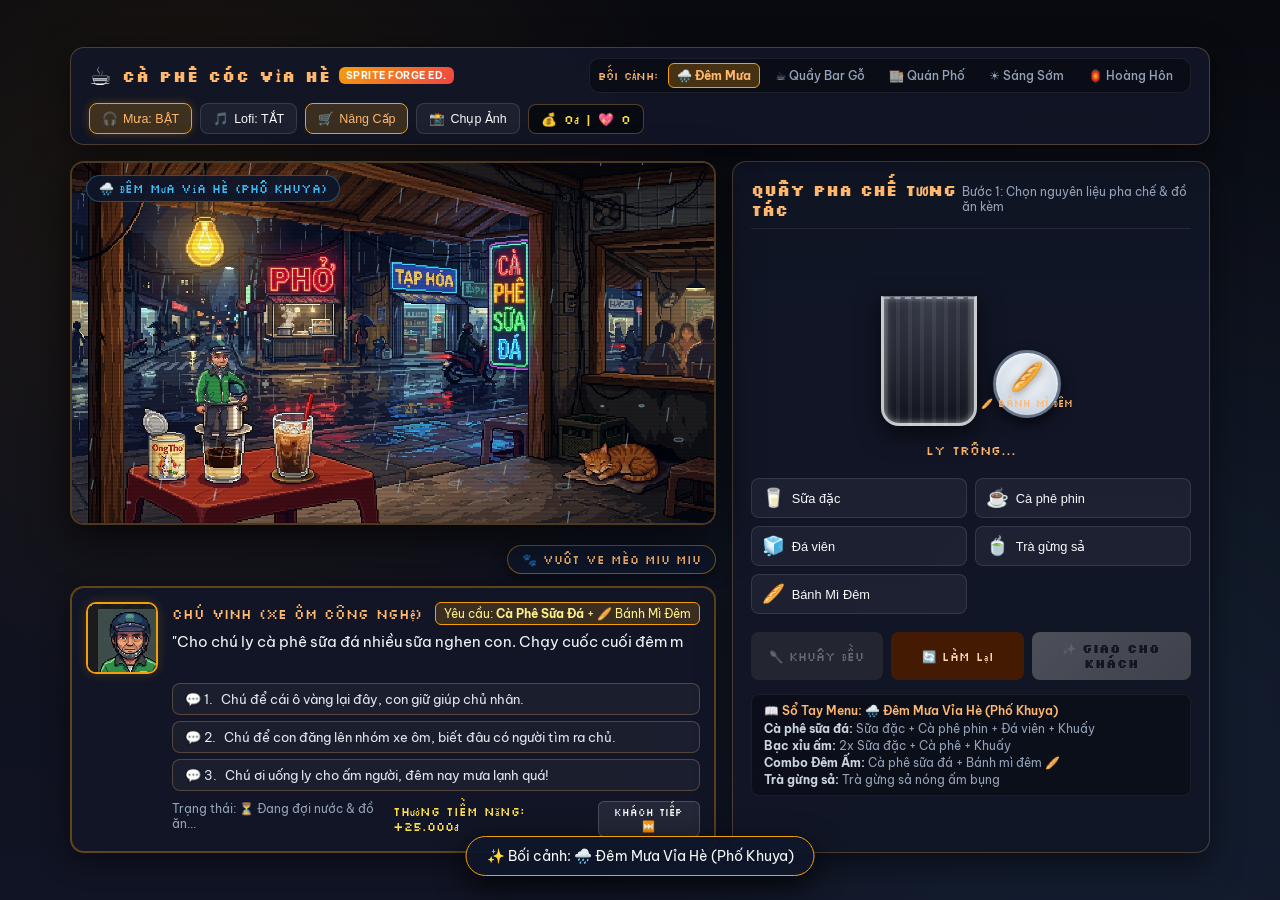
==== commit 5afaa9af: "fix(ui): move pet-cat button below canvas" ====
--- a/index.html
+++ b/index.html
@@ -57,10 +57,10 @@
           <canvas id="cafe-canvas" width="640" height="360"></canvas>
           <div class="scanline-overlay"></div>
           <div class="weather-tag" id="weather-status">🌧️ Đêm Mưa Vỉa Hè (Phố Khuya)</div>
-          <button id="btn-quick-pet-cat" class="btn-canvas-cat" title="Vuốt ve chú mèo Miu Miu">
-            🐾 Vuốt ve mèo Miu Miu
-          </button>
-        </div>
+        </div>
+        <button id="btn-quick-pet-cat" class="btn-canvas-cat" title="Vuốt ve chú mèo Miu Miu">
+          🐾 Vuốt ve mèo Miu Miu
+        </button>
         
         <!-- RPG Dialogue & Story Box -->
         <div class="dialogue-box" id="dialogue-box">
--- a/style.css
+++ b/style.css
@@ -190,6 +190,93 @@
   }
 }
 
+@media (max-width: 600px) {
+  html, body {
+    overflow-x: hidden;
+    width: 100%;
+  }
+  body {
+    padding: 6px;
+    display: block;
+  }
+  .app-container {
+    width: 100%;
+    max-width: 100%;
+    min-width: 0;
+    overflow-x: hidden;
+  }
+  .top-nav {
+    min-width: 0;
+    max-width: 100%;
+    flex-direction: column;
+    align-items: stretch;
+    padding: 8px;
+    gap: 8px;
+    overflow: hidden;
+  }
+  .theme-selector {
+    min-width: 0;
+    width: 100%;
+    max-width: 100%;
+    overflow-x: auto;
+    flex-wrap: nowrap;
+    padding-bottom: 4px;
+    -webkit-overflow-scrolling: touch;
+  }
+  .audio-controls {
+    min-width: 0;
+    max-width: 100%;
+    flex-wrap: wrap;
+    justify-content: flex-start;
+    gap: 6px;
+  }
+  .main-stage {
+    min-width: 0;
+    max-width: 100%;
+    width: 100%;
+  }
+  .viewport-card {
+    min-width: 0;
+    max-width: 100%;
+    width: 100%;
+  }
+  .canvas-wrapper {
+    width: 100%;
+    max-width: 100%;
+  }
+  .btn-canvas-cat {
+    font-size: 0.7rem;
+    padding: 5px 12px;
+    margin-top: 6px;
+    margin-right: 2px;
+    align-self: flex-end;
+  }
+  .dialogue-box {
+    padding: 10px;
+    gap: 10px;
+    min-height: auto;
+  }
+  .customer-avatar-frame {
+    width: 56px;
+    height: 56px;
+    flex-shrink: 0;
+  }
+  .dialogue-header {
+    flex-direction: column;
+    align-items: flex-start;
+    gap: 4px;
+  }
+  .customer-status-row {
+    flex-direction: column;
+    align-items: flex-start;
+    gap: 6px;
+  }
+  .customer-actions-mini {
+    width: 100%;
+    justify-content: space-between;
+  }
+}
+
 /* --- Left: Viewport & RPG Dialogue --- */
 .viewport-card {
   display: flex;
@@ -229,14 +316,38 @@
   position: absolute;
   top: 12px;
   left: 14px;
-  background: rgba(15, 23, 42, 0.88);
-  backdrop-filter: blur(8px);
+  background: rgba(15, 23, 42, 0.94);
   padding: 5px 12px;
   border-radius: 20px;
   font-size: 0.75rem;
   color: var(--accent-neon);
   border: 1px solid rgba(56, 189, 248, 0.35);
   font-family: var(--pixel-font);
+  z-index: 10;
+}
+
+.btn-canvas-cat {
+  align-self: flex-end;
+  margin-top: 8px;
+  background: rgba(15, 23, 42, 0.94);
+  border: 1px solid rgba(245, 158, 11, 0.5);
+  color: var(--accent-warm);
+  padding: 6px 14px;
+  border-radius: 20px;
+  font-size: 0.75rem;
+  font-family: var(--pixel-font);
+  cursor: pointer;
+  box-shadow: 0 4px 14px rgba(0, 0, 0, 0.5);
+  transition: transform 0.15s ease, background 0.15s ease;
+  display: inline-flex;
+  align-items: center;
+  gap: 6px;
+}
+
+.btn-canvas-cat:hover {
+  transform: translateY(-2px);
+  background: rgba(245, 158, 11, 0.22);
+  border-color: #fde047;
 }
 
 /* RPG Dialogue Box with Sprite Portrait */
@@ -249,6 +360,7 @@
   align-items: flex-start;
   gap: 14px;
   box-shadow: 0 8px 28px rgba(0, 0, 0, 0.45);
+  min-height: 150px;
 }
 
 .customer-avatar-frame {
@@ -389,6 +501,7 @@
   pointer-events: none;
   opacity: 0;
   transition: opacity 0.25s ease, transform 0.25s ease;
+  will-change: transform;
   z-index: 35;
 }
 
@@ -463,7 +576,9 @@
 .stream-milk {
   top: 50px;
   left: 92px;
-  height: 0px;
+  height: 70px;
+  transform-origin: top center;
+  transform: scaleY(0);
   background: linear-gradient(180deg, #fef08a 0%, #ffffff 100%);
   box-shadow: 0 0 6px rgba(254, 240, 138, 0.8);
 }
@@ -519,7 +634,9 @@
 .stream-coffee {
   top: 48px;
   left: -4px;
-  height: 0px;
+  height: 75px;
+  transform-origin: top center;
+  transform: scaleY(0);
   background: linear-gradient(180deg, #3b1703 0%, #270e02 100%);
   box-shadow: 0 0 6px rgba(59, 23, 3, 0.8);
 }
@@ -732,6 +849,7 @@
     inset 2px 0 6px rgba(255, 255, 255, 0.25),
     inset -2px 0 6px rgba(255, 255, 255, 0.25);
   transition: transform 0.4s ease;
+  will-change: transform;
 }
 
 .liquid-vortex {
@@ -765,10 +883,10 @@
 }
 
 @keyframes streamMilkFlow {
-  0% { height: 0px; opacity: 1; }
-  15% { height: 70px; opacity: 1; }
-  85% { height: 70px; opacity: 1; }
-  100% { height: 0px; opacity: 0; }
+  0% { transform: scaleY(0); opacity: 1; }
+  15% { transform: scaleY(1); opacity: 1; }
+  85% { transform: scaleY(1); opacity: 1; }
+  100% { transform: scaleY(0); opacity: 0; }
 }
 
 @keyframes pourCoffeeAction {
@@ -780,10 +898,10 @@
 }
 
 @keyframes streamCoffeeFlow {
-  0% { height: 0px; opacity: 1; }
-  15% { height: 75px; opacity: 1; }
-  85% { height: 75px; opacity: 1; }
-  100% { height: 0px; opacity: 0; }
+  0% { transform: scaleY(0); opacity: 1; }
+  15% { transform: scaleY(1); opacity: 1; }
+  85% { transform: scaleY(1); opacity: 1; }
+  100% { transform: scaleY(0); opacity: 0; }
 }
 
 @keyframes dropIceTongsAction {
@@ -1158,29 +1276,6 @@
   50% { box-shadow: 0 0 14px rgba(245, 158, 11, 0.7); }
 }
 
-/* Quick Pet Cat Button on Canvas */
-.btn-canvas-cat {
-  position: absolute;
-  bottom: 12px;
-  right: 14px;
-  background: rgba(15, 23, 42, 0.88);
-  border: 1px solid rgba(254, 240, 138, 0.4);
-  color: #fef08a;
-  padding: 5px 12px;
-  border-radius: 20px;
-  font-size: 0.75rem;
-  font-family: var(--pixel-font);
-  cursor: pointer;
-  backdrop-filter: blur(8px);
-  transition: all 0.2s ease;
-  z-index: 10;
-}
-
-.btn-canvas-cat:hover {
-  background: rgba(245, 158, 11, 0.35);
-  border-color: #f59e0b;
-  transform: translateY(-2px) scale(1.05);
-}
 
 /* Skip/Next Customer Mini Button */
 .customer-actions-mini {
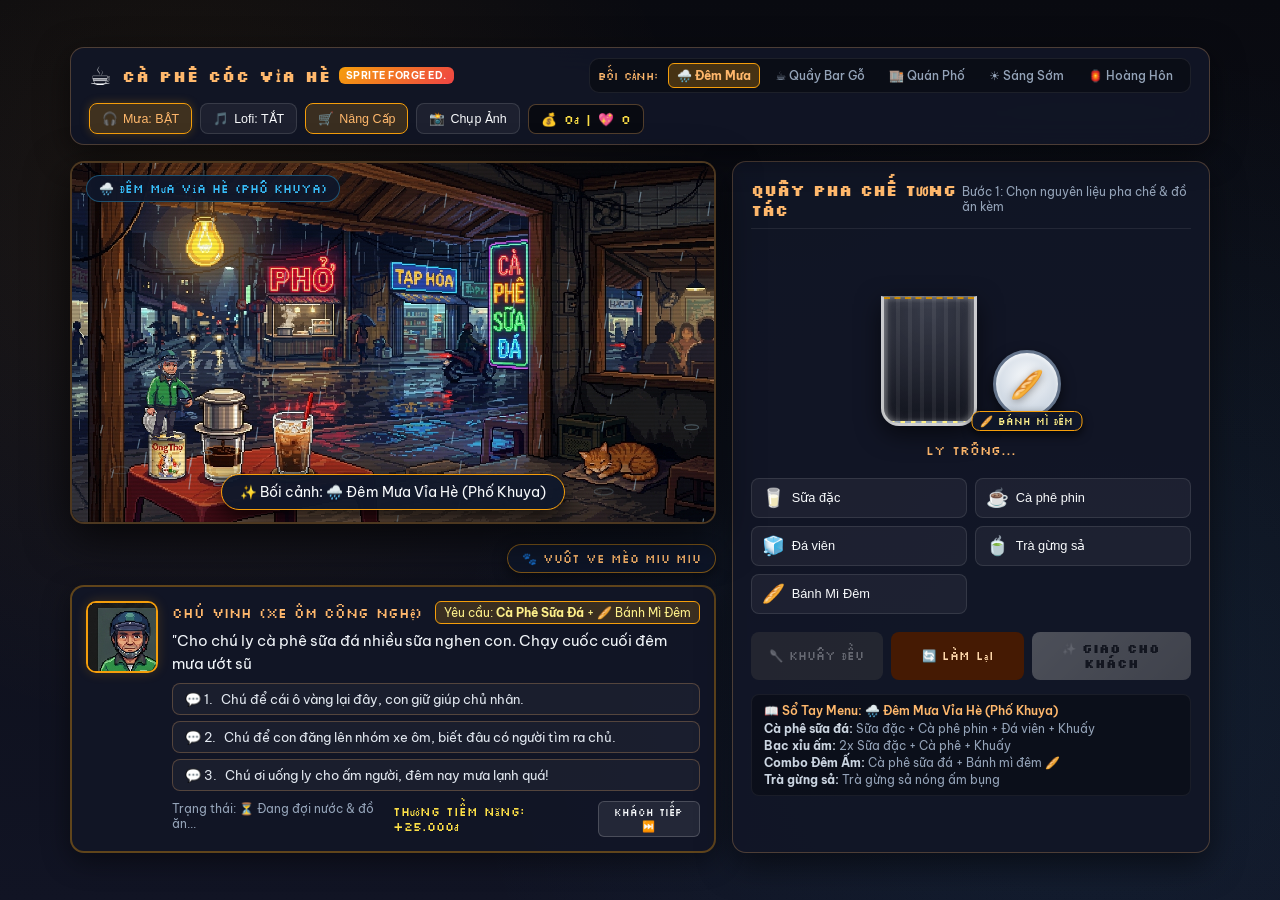
==== commit 351c1808: "fix(visual): fix toast overlap, bread label z-index, bar stool cat position and bridge waypoints" ====
--- a/index.html
+++ b/index.html
@@ -57,6 +57,8 @@
           <canvas id="cafe-canvas" width="640" height="360"></canvas>
           <div class="scanline-overlay"></div>
           <div class="weather-tag" id="weather-status">🌧️ Đêm Mưa Vỉa Hè (Phố Khuya)</div>
+          <!-- Notification Toast: góc dưới khung hình cảnh, phía trên khung hội thoại -->
+          <div id="toast" class="toast hidden"></div>
         </div>
         <button id="btn-quick-pet-cat" class="btn-canvas-cat" title="Vuốt ve chú mèo Miu Miu">
           🐾 Vuốt ve mèo Miu Miu
@@ -264,8 +266,7 @@
       </div>
     </div>
 
-    <!-- Notification Toast -->
-    <div id="toast" class="toast hidden"></div>
+    <!-- Notification Toast moved to .canvas-wrapper -->
   </div>
 
   <script src="story.js"></script>
--- a/style.css
+++ b/style.css
@@ -818,12 +818,21 @@
 }
 
 .dish-label {
-  font-size: 0.6rem;
-  font-family: var(--pixel-font);
-  color: var(--accent-warm);
-  margin-top: 4px;
-  text-align: center;
+  position: absolute;
+  bottom: -16px;
+  left: 50%;
+  transform: translateX(-50%);
+  font-size: 0.65rem;
+  font-family: var(--pixel-font);
+  color: #fef08a;
+  background: rgba(15, 23, 42, 0.95);
+  border: 1px solid var(--accent-amber);
+  border-radius: 8px;
+  padding: 2px 8px;
+  box-shadow: 0 4px 10px rgba(0, 0, 0, 0.7);
   white-space: nowrap;
+  z-index: 10;
+  pointer-events: none;
 }
 
 /* Glass Cup with Ribbed Pattern & Liquid Vortex */
@@ -852,6 +861,59 @@
   will-change: transform;
 }
 
+.liquid-layer {
+  position: absolute;
+  left: 0;
+  right: 0;
+  bottom: 0;
+  width: 100%;
+  height: 0%;
+  pointer-events: none;
+  transition: height 0.35s ease, background-color 0.35s ease, opacity 0.35s ease;
+}
+
+.liquid-coffee {
+  background: #291508;
+  z-index: 3;
+}
+
+.liquid-tea {
+  background: #c27803;
+  z-index: 3;
+}
+
+.liquid-egg-foam {
+  position: absolute;
+  left: 0;
+  right: 0;
+  top: 0;
+  width: 100%;
+  height: 0%;
+  background: linear-gradient(180deg, #fef08a 0%, #fde047 100%);
+  border-bottom: 2px dashed #ca8a04;
+  z-index: 5;
+  pointer-events: none;
+  transition: height 0.35s ease;
+}
+
+.condensed-milk-bottom {
+  position: absolute;
+  left: 0;
+  right: 0;
+  bottom: 0;
+  width: 100%;
+  height: 0%;
+  background: #fffbeb;
+  border-top: 2px solid #fef08a;
+  z-index: 2;
+  pointer-events: none;
+  transition: height 0.35s ease;
+}
+
+.liquid-mixed {
+  background: #a16207 !important;
+}
+
 .liquid-vortex {
   position: absolute;
   inset: 0;
@@ -1211,27 +1273,32 @@
   color: #cbd5e1;
 }
 
-/* Toast */
+/* Toast - Chuyển xuống góc dưới khung hình cảnh, phía trên khu vực hội thoại */
 .toast {
-  position: fixed;
-  bottom: 24px;
+  position: absolute;
+  bottom: 12px;
   left: 50%;
   transform: translateX(-50%);
-  background: rgba(15, 23, 42, 0.95);
+  background: rgba(15, 23, 42, 0.96);
   border: 1px solid var(--accent-amber);
   color: var(--text-main);
-  padding: 10px 20px;
+  padding: 8px 18px;
   border-radius: 30px;
-  font-size: 0.9rem;
-  box-shadow: 0 10px 30px rgba(0, 0, 0, 0.8);
-  z-index: 100;
-  transition: opacity 0.3s, transform 0.3s;
+  font-size: 0.85rem;
+  box-shadow: 0 8px 24px rgba(0, 0, 0, 0.85);
+  z-index: 30;
+  pointer-events: none;
+  white-space: nowrap;
+  max-width: 90%;
+  text-overflow: ellipsis;
+  overflow: hidden;
+  transition: opacity 0.3s ease, transform 0.3s ease;
 }
 
 .toast.hidden {
   opacity: 0;
   pointer-events: none;
-  transform: translate(-50%, 20px);
+  transform: translate(-50%, 14px);
 }
 
 /* Animations */
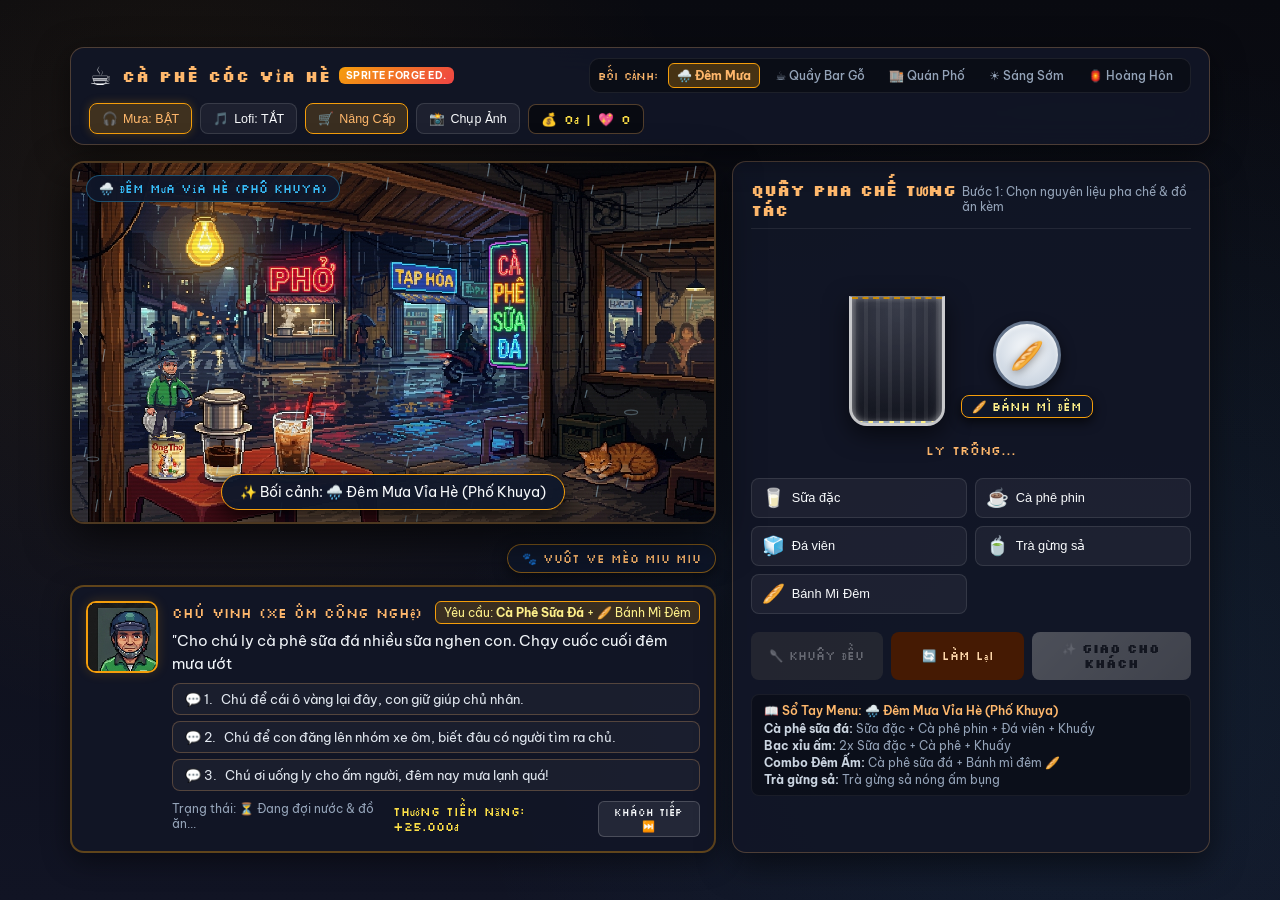
==== commit bab75bf9: "fix(visual): move dish label below plate and add cache busting to stylesheet" ====
--- a/index.html
+++ b/index.html
@@ -9,7 +9,7 @@
   <link rel="preconnect" href="https://fonts.googleapis.com">
   <link rel="preconnect" href="https://fonts.gstatic.com" crossorigin>
   <link href="https://fonts.googleapis.com/css2?family=Be+Vietnam+Pro:wght@400;500;600;700&family=Silkscreen:wght@400;700&family=VT323&display=swap" rel="stylesheet">
-  <link rel="stylesheet" href="style.css">
+  <link rel="stylesheet" href="style.css?v=3">
 </head>
 <body>
   <div class="app-container">
@@ -181,8 +181,8 @@
             <div class="dish-plate-wrapper" id="dish-plate-wrapper">
               <div class="plate-dish" id="plate-dish">
                 <div class="dish-icon" id="dish-icon">🥖</div>
-                <div class="dish-label" id="dish-label">Bánh Mì Giòn</div>
-              </div>
+              </div>
+              <div class="dish-label" id="dish-label">Bánh Mì Giòn</div>
             </div>
           </div>
 
--- a/style.css
+++ b/style.css
@@ -818,19 +818,18 @@
 }
 
 .dish-label {
-  position: absolute;
-  bottom: -16px;
-  left: 50%;
-  transform: translateX(-50%);
-  font-size: 0.65rem;
+  position: relative;
+  margin-top: 6px;
+  font-size: 0.72rem;
   font-family: var(--pixel-font);
   color: #fef08a;
   background: rgba(15, 23, 42, 0.95);
   border: 1px solid var(--accent-amber);
   border-radius: 8px;
-  padding: 2px 8px;
-  box-shadow: 0 4px 10px rgba(0, 0, 0, 0.7);
+  padding: 3px 10px;
+  box-shadow: 0 4px 12px rgba(0, 0, 0, 0.7);
   white-space: nowrap;
+  text-align: center;
   z-index: 10;
   pointer-events: none;
 }
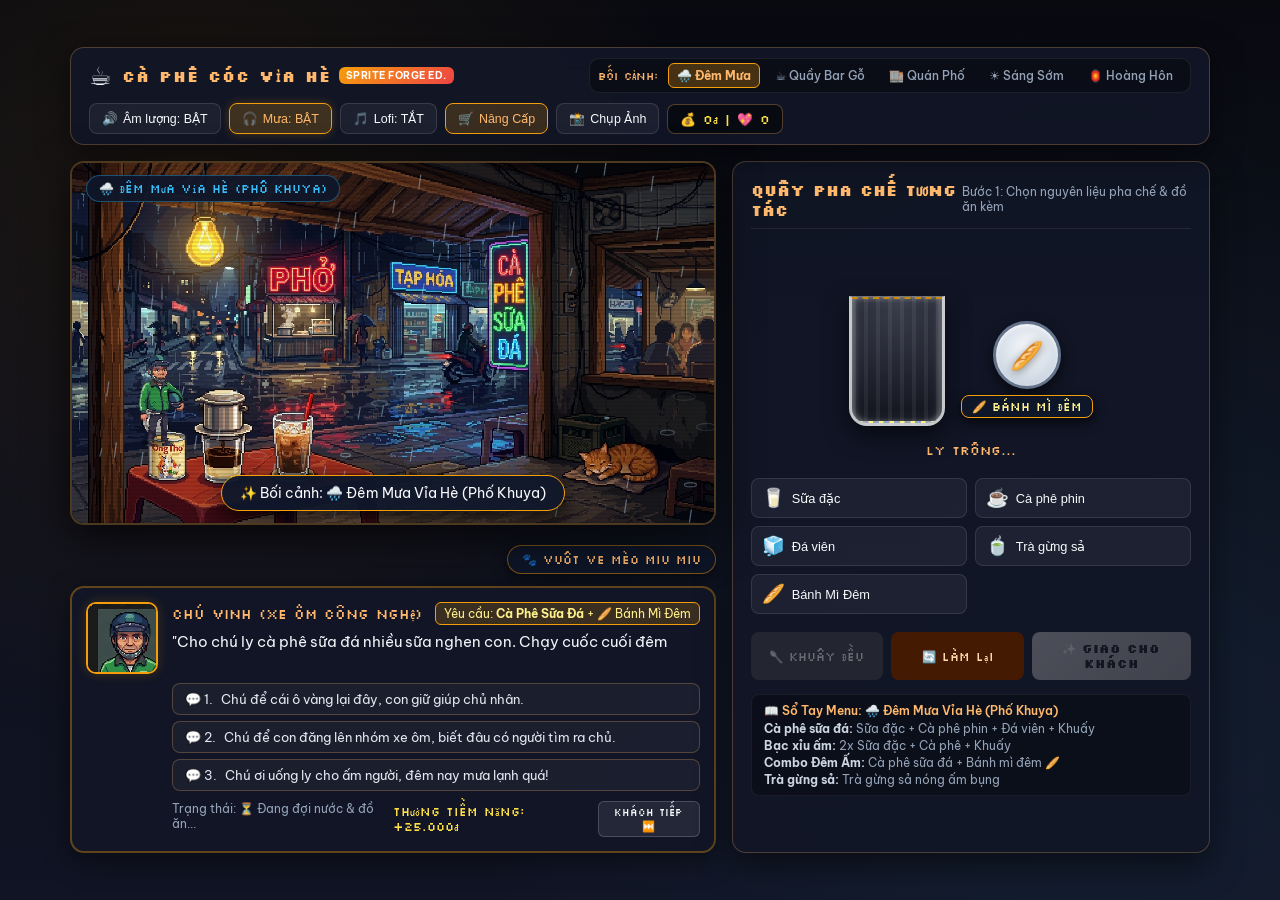
==== commit acca9b26: "feat(audio): master gain and master mute" ====
--- a/index.html
+++ b/index.html
@@ -31,6 +31,9 @@
       </div>
 
       <div class="audio-controls">
+        <button id="btn-toggle-mute" class="btn-tool" title="Bật/Tắt toàn bộ âm thanh">
+          🔊 <span class="btn-text">Âm lượng: BẬT</span>
+        </button>
         <button id="btn-toggle-ambient" class="btn-tool active" title="Bật/Tắt âm thanh môi trường">
           🎧 <span class="btn-text">Mưa: BẬT</span>
         </button>
